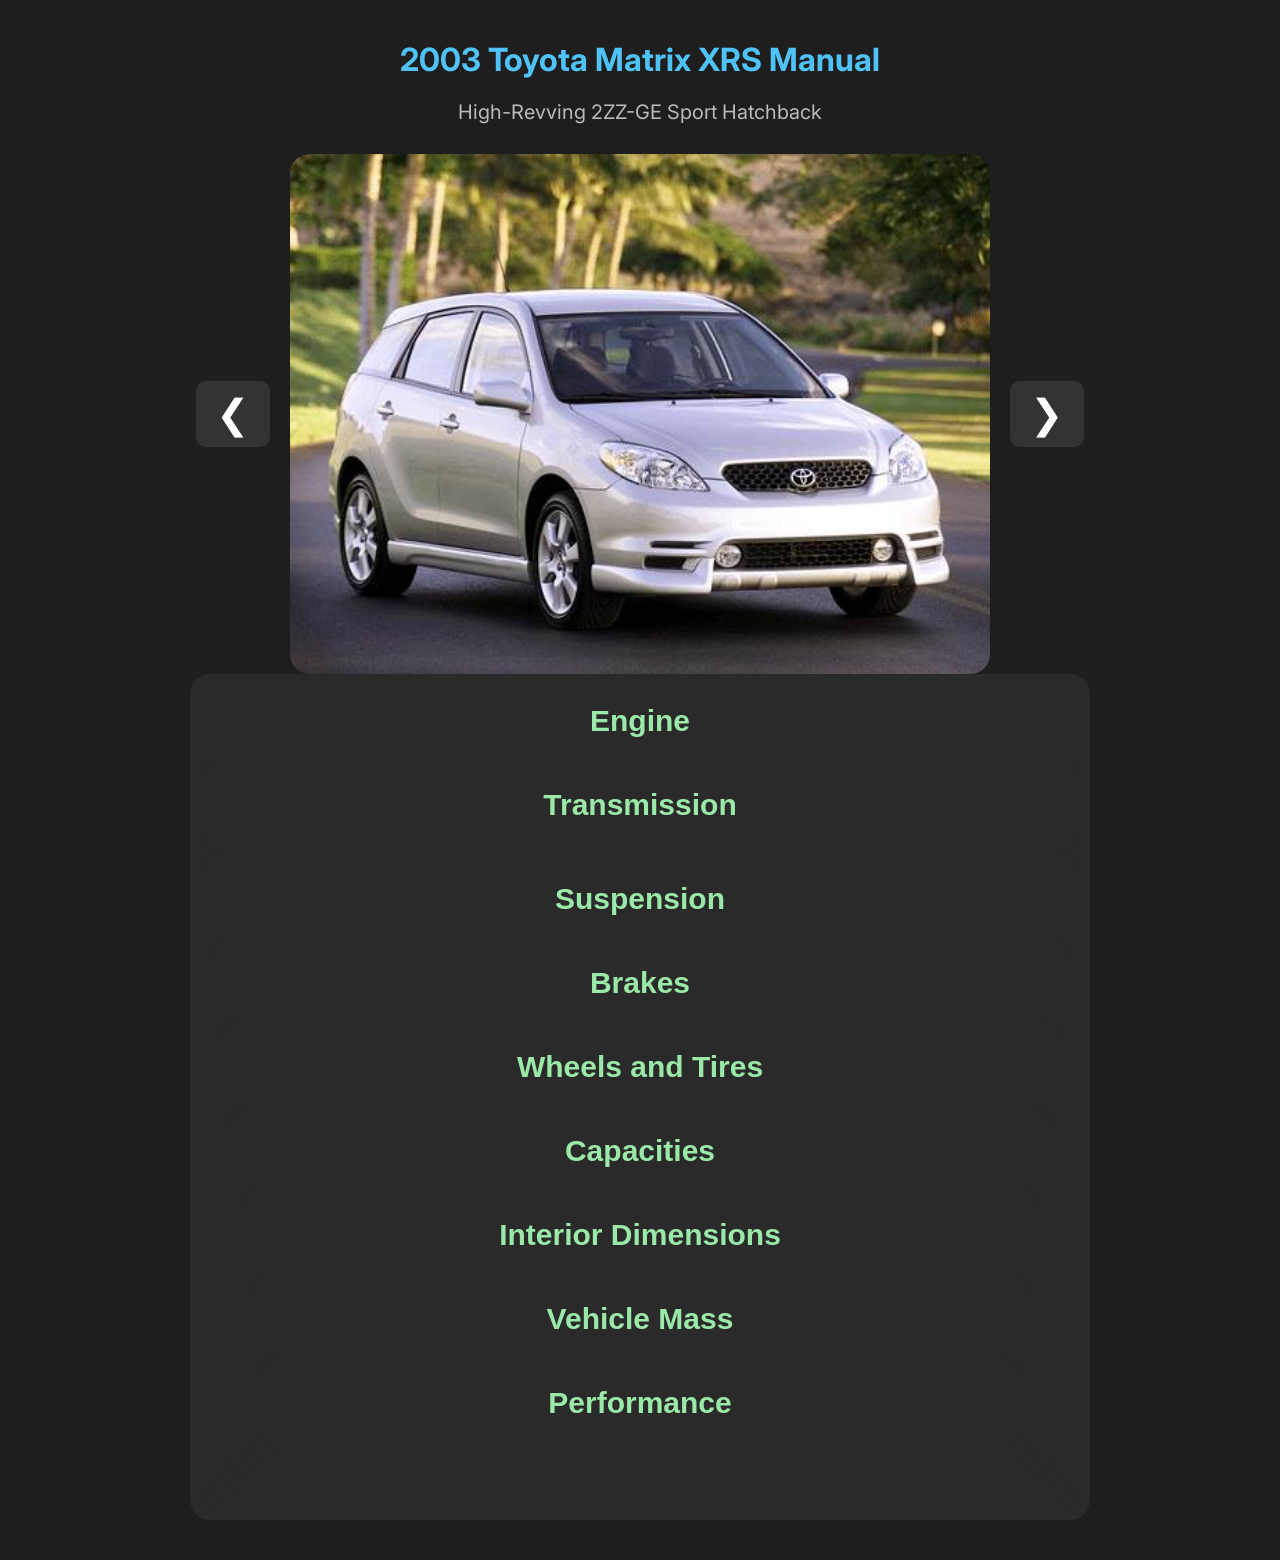
==== XRS.html @ 5347209a "Add files via upload" ====
<!DOCTYPE html>
<html>

	<head>
		
		<script src="scriptXRS.js" defer></script>
		
		<meta name="viewport"
			content="width=device-width, initial-scale=1.0">

			<title>2003-2008 Toyota Matrix Information Sheet</title>
			
			<link href="https://fonts.googleapis.com/css2?family=Inter:wght@400;700&display=swap" rel="stylesheet">
			
			<link href="styleXRS.css" rel="stylesheet">

			

	</head>

<div class="container">

  <body>

	<h1>2003 Toyota Matrix XRS Manual</h1>

		<p class="subtitle">
			High-Revving 2ZZ-GE Sport Hatchback
		</p>

			<div class="carousel">

				 <button class="prev">
       				 ❮
    			 </button>

    				<img 
						id="carousel-image" 
						
						src="images/front.jpg" 
						
						src="images/side.jpg"

						src="images/rear.jpg"

						src="images/interior.jpg"

						src="images/.jpg"

					>

    				<button class="next">
       					 ❯
    				</button>

			</div>

		

		<div class="section">

			<button class="collapsible engine">

					Engine

				</button>		

			<div class="content">

				<ul>
					<li><strong><a href="https://en.wikipedia.org/wiki/Toyota_ZZ_engine#2ZZ-GE">2ZZ-GE</a></strong> 1.8L 4 Cylinder</li>
					<li><strong>Number of Valves:</strong> 16 (4 per cylinder)</li>
					<li><strong>Camshaft Setting:</strong> DOHC</li>
					<li><strong>Horsepower:</strong> 180HP</li>
					<li><strong>Torque:</strong> 130 LB-FT</li>
					<li><strong>Bore:</strong> 3.2"</li>
					<li><strong>Stroke:</strong> 3.3"</li>
					<li><strong>Compression Ratio:</strong> 11.5:1</li>
					<li><strong>Block and Head Material:</strong> ALuminum</li>
					<li><strong>Equipped with:</strong> <strong><a href="https://en.wikipedia.org/wiki/VVT-i#VVTL-i">VVTL-i</a></strong> & EFI</li>
					<li><strong>Reccomended Fuel:</strong> 91-Octane Unleaded</li>
					<li><strong>Emission Rating:</strong> TLEV (Transitional Low-Emission Vehicle)</li>
					<li><strong>EPA Fuel Economy:</strong> 22 City / 29 Highway</li>
				</ul>
		</div>
		

		<div class="section">

			<button class="collapsible">
				Transmission
			</button>

			<div class="content">

				<h3>6-Speed Manual</h3>
				<span class="label">Drive Type:</span>
				<span> Front-Wheel Drive</span>
		

				<h3>Gear Ratios</h3>
					<table border="2">
						<tr>
							<th>Gear</th>
							<th>Ratio</th>
						</tr>
						<tr>
							<td>1st</td>
							<td>3.166:1</td>
						</tr>
						<tr>
							<td>2nd</td>
							<td>2.050:1</td>
						</tr>
						<tr>
							<td>3rd</td>
							<td>1.481:1</td>
						</tr>
						<tr>
							<td>4th</td>
							<td>1.166:1</td>
						</tr>
						<tr>
							<td>5th</td>
							<td>0.916:1</td>
						</tr>
						<tr>
							<td>6th</td>
							<td>0.725:1</td>
						</tr>
						<tr>
							<td>Reverse</td>
							<td>3.250:1</td>
						</tr>
						<tr>
							<td>Final</td>
							<td>4.529:1</td>
						</tr>
					</table>
			</div>
		</div>

		<div class="section">
			
			<button class="collapsible">
				Suspension
			</button>

				<div class="content">
					<ul>
						<li><strong>Front Suspencion System:</strong> <strong><a href="https://en.wikipedia.org/wiki/MacPherson_strut">MacPhereson Strut</a></strong></li>
						<li><strong>Rear Suspension System:</strong> <strong><a href="https://en.wikipedia.org/wiki/Twist-beam_rear_suspension">Torsion Beam</a></strong></li>
						<li><strong>Front Stabilizer Bar Diameter:</strong> 0.945"</li>
						<li><strong>Rear Stabilizer Bar Diameter:</strong> 0.787"</li>
						<li><strong>Steering Type:</strong> Hydraulic Power Rack-and-Pinion</li>
						<li><strong>Ratio:</strong> 19.5:1</li>
						<li><strong>Turns (lock to lock):</strong> 3.36 Turns</li>
						<li><strong>Turning Circle:</strong> 36.7ft</li>
					</ul>
				</div>


		<div class="section">

			<button class="collapsible"> 
				Brakes
			</button>

				<div class="content">
					<ul>
						<li><strong>Front Type:</strong> Ventilated Disc</li>
						<li><strong>Diameter:</strong> 10.8" (274mm)</li>
						<li><strong>Swept Area:</strong> 157.5 Squared Inches</li>
						<li><strong>Rear Type:</strong> Ventilated Disc</li>
						<li><strong>Diameter:</strong> 10.6" (269mm)</li>
						<li><strong>Swept Area:</strong> 157.8 Squared Inches</li>
						<li><strong>Parking Brake:</strong> Center Hand Brake</li>
					</ul>
				</div>


		<div class="section">

			<button class="collapsible">
				Wheels and Tires
			</button>

				<div class="content">
					<ul>
						<li><strong>Wheels Size:</strong> 7.0 x 17 inches</li>
						<li><strong>Wheel Material:</strong> Alloy</li>
						<li><strong>Tire Size:</strong> P215/50R17</li>
						<li><strong>Tires Type:</strong> Steel-belted radial performance tires</li>
						<li><strong>Spare Tire for temporary use</strong></li>
					</ul>
				</div>


		<div class="section">

			<button class="collapsible">
				Capacities
			</button>

				<div class="content">
					<ul>
						<li><strong>Engine Oil type and capacity:</strong> 5W-30 (3.7 Quarts)</li>
						<li><strong>Fuel tank capacity:</strong> 13.2 Gallons</li>
						<li><strong>Cooling system:</strong> 6.9 Quarts</li>
					</ul>
				</div>


		<div class="section">

			<button class="collapsible">
				Interior Dimensions
			</button>

				<div class="content">
					<ul>
						<li><strong>Front head room:</strong> 40.6"</li>
						<li><strong>Front shoulder room:</strong> 53.2"</li>
						<li><strong>Front hip room:</strong> 51.7"</li>
						<li><strong>Front leg room:</strong> 36.3"</li>
							<br>
						<li><strong>Rear head room:</strong> 39.8"</li>
						<li><strong>Rear shoulder room:</strong> 52.6"</li>
						<li><strong>Rear hip room:</strong> 47.8"</li>
						<li><strong>Rear leg room:</strong> 36.3"</li>
							<br>
						<li><strong>EPA Passenger volume:</strong> 111.3 cubic feet (3151 Liters)</li>
						<li><strong>Cargo volume behind rear seats:</strong> 15.1 cubic feet (427 Liters)</li>
						<li><strong>Cargo volume with rear seats folded:</strong> 53.2 cubic feet (1506 Liters)</li>
					</ul>
				</div>


		<div class="section">

			<button class="collapsible">
				Vehicle Mass
			</button>

				<div class="content">
					<ul>
						<li><strong>Curb Weight:</strong> 2800 lbs</li>
						<li><strong>Maximum tow capacity:</strong> 1500 lbs</li>
					</ul>
				</div>


		<div class="section">

			<button class="collapsible">
				Performance
			</button>
				
				<div class="content">
					<ul>
						<li><strong>0-60:</strong> 7.3s</li>
						<li><strong>Quarter Mile:</strong> 16s @ 85MPH</li>
						<li><strong>Top Speed:</strong> 130MPH</li>
						<li><strong>Redline:</strong> 8200RPM</li>
					</ul>
				</div>

</div>

  </body>
</html>
---- styleXRS.css ----
body {
	background-color: #1e1e1e;

	color: white;
	
    font-family: Arial, sans-serif;
	
    margin: 40px;
}

h1 {
    color: #4fc3f7
}

h2 {
	color: #9BE9A8;
	
    border-bottom: 2px solid #444;
	
    padding-bottom: 5px;
	
    border-bottom: 1px solid #444;
}

li {
	margin: 15px 0;
}

.section {
    background-color: #2a2a2a;
	
    padding: 15px;
	
    border-radius: 35px;
	
    margin-bottom: 20px;
}

.spec {
	display: flex;

	justify-content: space-between;

	padding: 10px 0;

	border-bottom: 1px solid #444;
}

.label {
	font-weight: bold;
	
    color: #bbbbbb;
}

a {
	color: #ffcc80;
}

table {
	width: 300px;

	border-collapse: collase;

	margin-top: 15px;

	background-color: #2f2f2f;

	margin: auto;
}

th {
	background-color: #3d3d3d;

	padding: 10px;

	font-size: 20px
}

td {
	padding: 10px;

	border: 1px solid #555;

	text-align: center;
}

tr:hover {
	background-color: #444;
}

.container {
	max-width: 900px;

	margin: auto;

	text-align: center;
}

.section {
    padding: 10px;

	margin-bottom: 0px;

    border-radius: 20px;

}

.engine {
	text-align: center;
}

ul {
	list-style-type: none;

    padding: 0;
}

.container {
	text-align: center;
}

body {
	font-family: 'Inter', sans-serif;
}

.transmission {
	text-align: center;
}

.transmission h3 {
	margin-top: 20px;
}

.transmission p {
	margin-bottom: 20px;
}

.transmission h2,
.transmission h3 {
	text-align: center;
}

.table {
	margin: auto;
}

.collapsible {
	font-size: 30px;

    font-weight: bold;

    text-align: center;

    padding: 20px;

    cursor: pointer;

    width: 100%;

    background: none;

    border: none;

    color: #9BE9A8;

    display: block;

    margin: auto;
}

.content {
	max-height: 0;

    overflow: hidden;

    transition: max-height 0.5s ease;
}

.collapsible:hover {
	color: #d6ffd6;

    transform: scale(1.05);

    transition: 0.3s ease;

}

.subtitle {
    color: #bbb;

	font-size: 20px;

    text-align: center;
}

.carousel {
    display: flex;

    justify-content: center;

    align-items: center;

    gap: 20px;

    margin-top: 30px;
}

.carousel img {
	width: 700px;

	max-width: 100%;

	border-radius: 20px;

	transition: 0.3s ease;
}

.prev,
.next {
	background-color: #333;

	color: white;

	border: none;

	font-size: 40px;

	padding: 10px 20px;

	border-radius: 10px;

	cursor: pointer;

    transition: 0.3s ease;
}

.prev:hover,
.next:hover {
	background-color: #555;
}

.carousel img {
	opacity: 1;

    transition: opacity 0.3s ease;
}

body {
	background-color: #1e1e1e;

	color: white;
	
    font-family: Arial, sans-serif;
	
    margin: 40px;
}

h1 {
    color: #4fc3f7
}

h2 {
	color: #9BE9A8;
	
    border-bottom: 2px solid #444;
	
    padding-bottom: 5px;
	
    border-bottom: 1px solid #444;
}

li {
	margin: 15px 0;
}

.section {
    background-color: #2a2a2a;
	
    padding: 15px;
	
    border-radius: 35px;
	
    margin-bottom: 20px;
}

.spec {
	display: flex;

	justify-content: space-between;

	padding: 10px 0;

	border-bottom: 1px solid #444;
}

.label {
	font-weight: bold;
	
    color: #bbbbbb;
}

a {
	color: #ffcc80;
}

table {
	width: 300px;

	border-collapse: collase;

	margin-top: 15px;

	background-color: #2f2f2f;

	margin: auto;
}

th {
	background-color: #3d3d3d;

	padding: 10px;

	font-size: 20px
}

td {
	padding: 10px;

	border: 1px solid #555;

	text-align: center;
}

tr:hover {
	background-color: #444;
}

.container {
	max-width: 900px;

	margin: auto;

	text-align: center;
}

.section {
    padding: 10px;

	margin-bottom: 0px;

    border-radius: 20px;

}

.engine {
	text-align: center;
}

ul {
	list-style-type: none;

    padding: 0;
}

.container {
	text-align: center;
}

body {
	font-family: 'Inter', sans-serif;
}

.transmission {
	text-align: center;
}

.transmission h3 {
	margin-top: 20px;
}

.transmission p {
	margin-bottom: 20px;
}

.transmission h2,
.transmission h3 {
	text-align: center;
}

.table {
	margin: auto;
}

.collapsible {
	font-size: 30px;

    font-weight: bold;

    text-align: center;

    padding: 20px;

    cursor: pointer;

    width: 100%;

    background: none;

    border: none;

    color: #9BE9A8;

    display: block;

    margin: auto;
}

.content {
	max-height: 0;

    overflow: hidden;

    transition: max-height 0.5s ease;
}

.collapsible:hover {
	color: #d6ffd6;

    transform: scale(1.05);

    transition: 0.3s ease;

}

.subtitle {
    color: #bbb;

	font-size: 20px;

    text-align: center;
}

.carousel {
    display: flex;

    justify-content: center;

    align-items: center;

    gap: 20px;

    margin-top: 30px;
}

.carousel img {
	width: 700px;

	max-width: 100%;

	border-radius: 20px;

	transition: 0.3s ease;
}

.prev,
.next {
	background-color: #333;

	color: white;

	border: none;

	font-size: 40px;

	padding: 10px 20px;

	border-radius: 10px;

	cursor: pointer;

    transition: 0.3s ease;
}

.prev:hover,
.next:hover {
	background-color: #555;
}

.carousel img {
	opacity: 1;

    transition: opacity 0.3s ease;
}
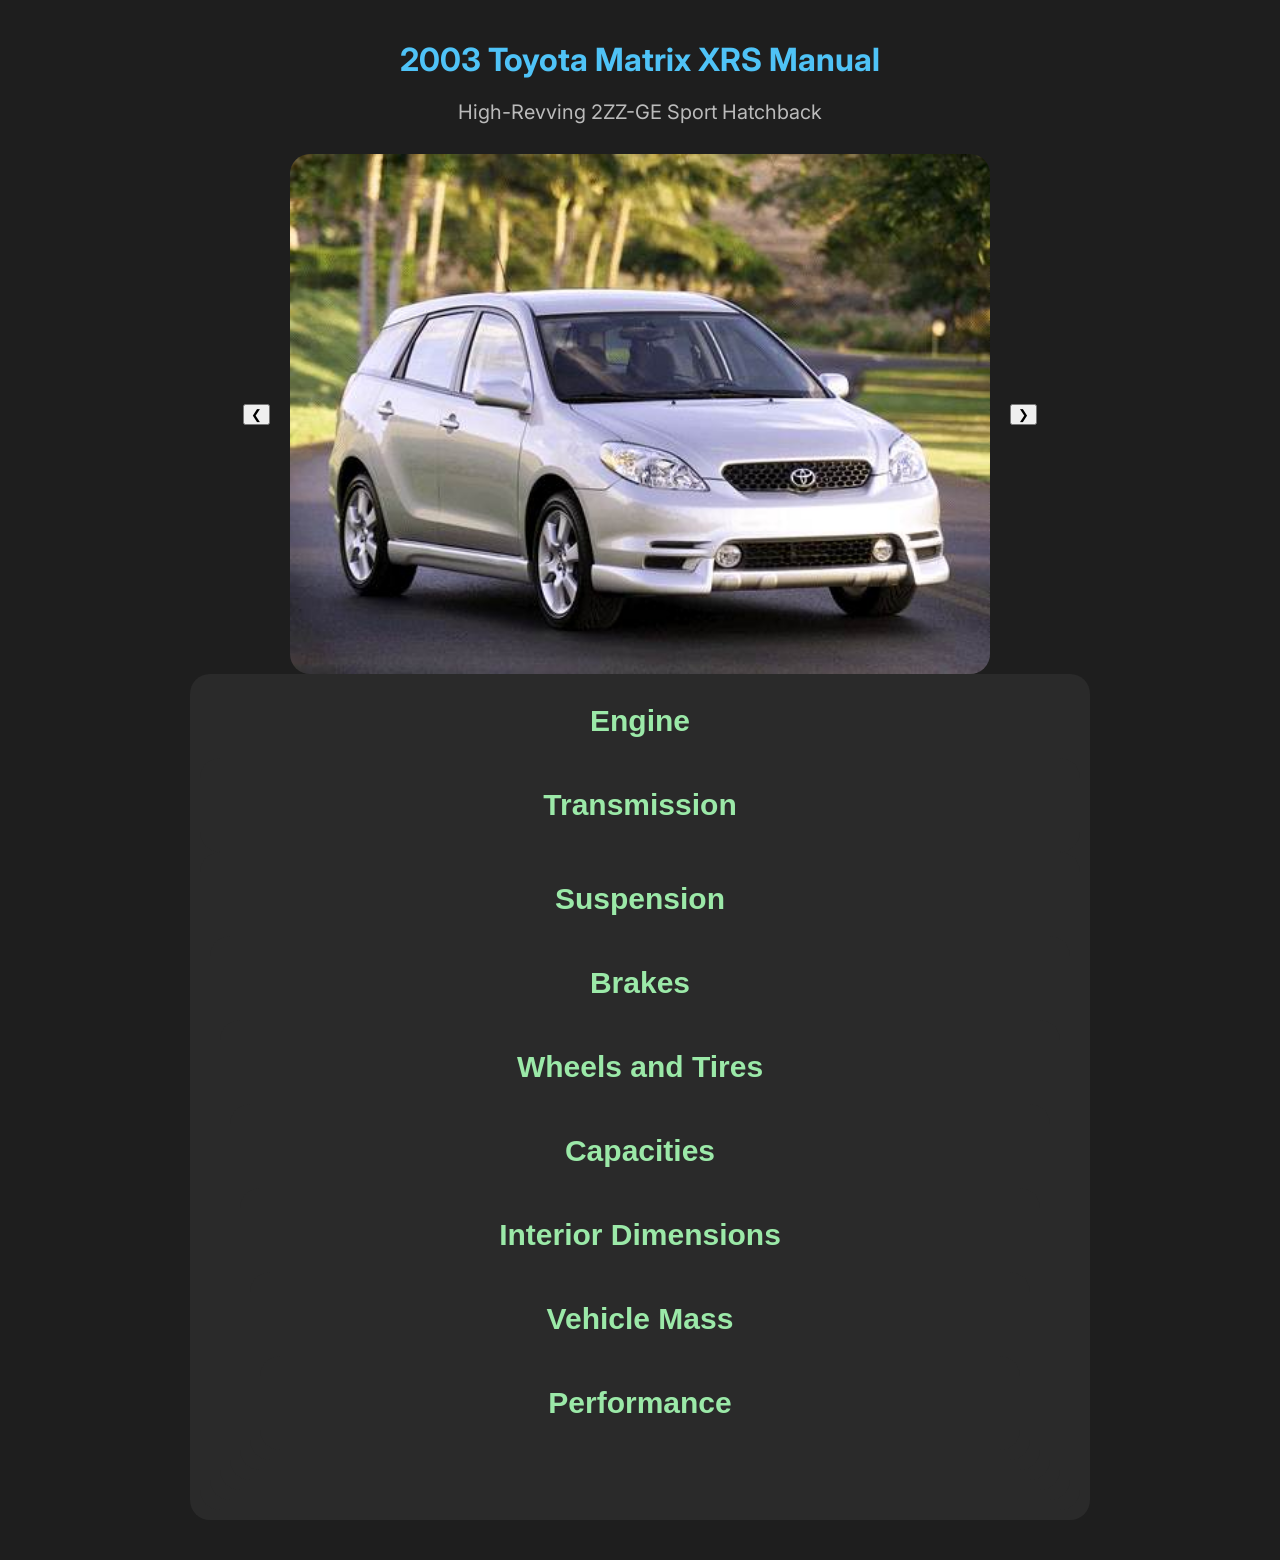
==== commit cecc3780: "1.1" ====
--- a/XRS.html
+++ b/XRS.html
@@ -30,28 +30,11 @@
 
 			<div class="carousel">
 
-				 <button class="prev">
-       				 ❮
-    			 </button>
-
-    				<img 
-						id="carousel-image" 
-						
-						src="images/front.jpg" 
-						
-						src="images/side.jpg"
-
-						src="images/rear.jpg"
-
-						src="images/interior.jpg"
-
-						src="images/.jpg"
-
-					>
-
-    				<button class="next">
-       					 ❯
-    				</button>
+				 <button id="prev-btn">&#10094;</button>
+
+					<img id="matrix-image" src="/images/front.jpg">
+
+				<button id="next-btn">&#10095;</button>
 
 			</div>
 
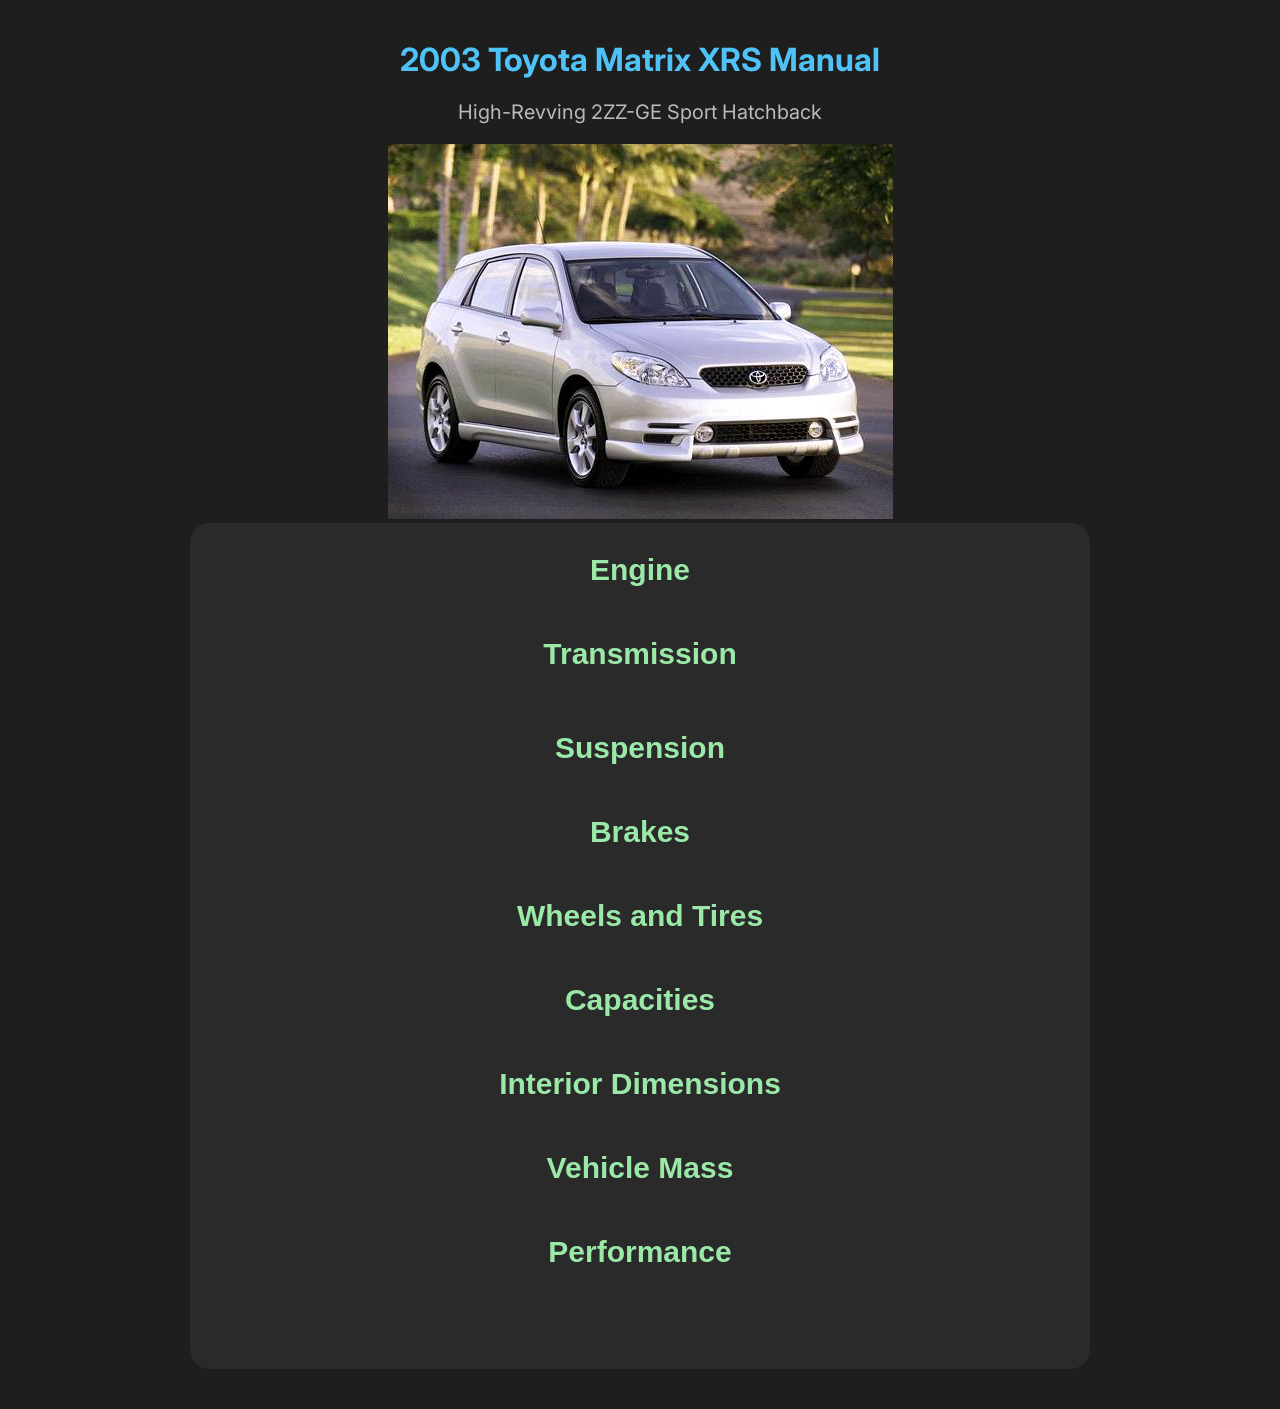
==== commit d9a6e5eb: "1.1.1" ====
--- a/XRS.html
+++ b/XRS.html
@@ -28,15 +28,7 @@
 			High-Revving 2ZZ-GE Sport Hatchback
 		</p>
 
-			<div class="carousel">
-
-				 <button id="prev-btn">&#10094;</button>
-
-					<img id="matrix-image" src="/images/front.jpg">
-
-				<button id="next-btn">&#10095;</button>
-
-			</div>
+			<img src="images/front.jpg">
 
 		
 
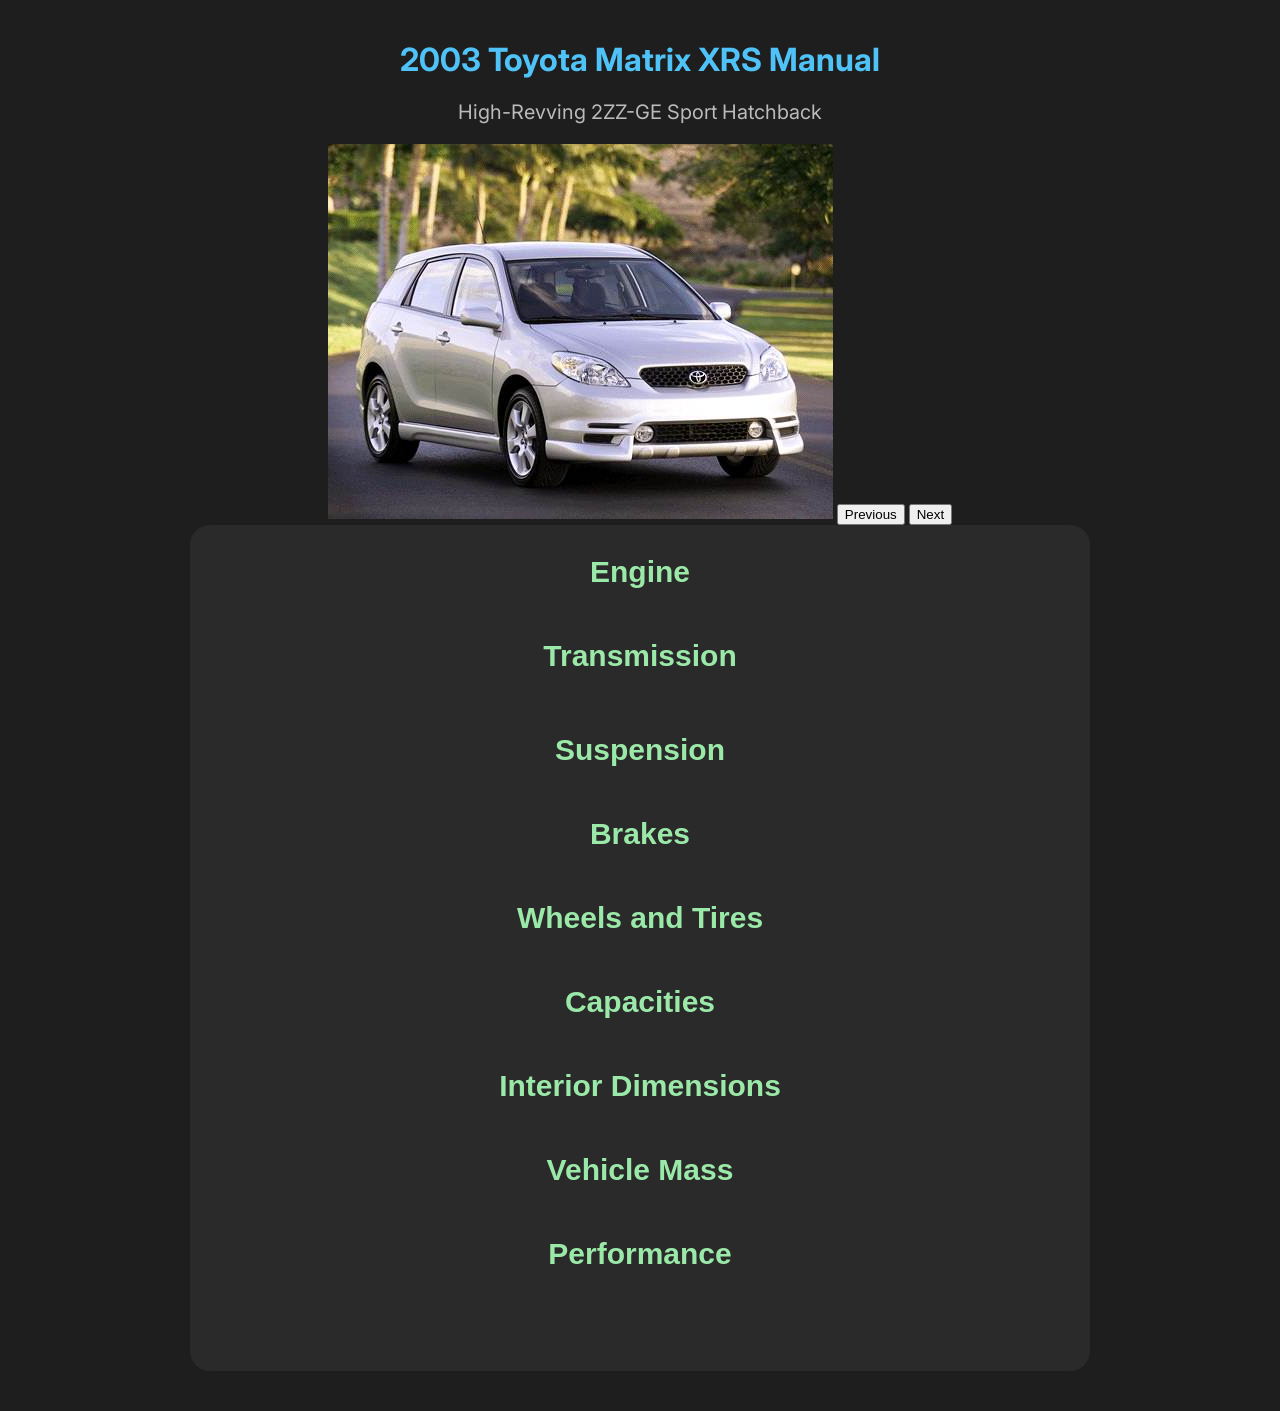
==== commit 820ffe6f: "1.1.3" ====
--- a/XRS.html
+++ b/XRS.html
@@ -28,7 +28,14 @@
 			High-Revving 2ZZ-GE Sport Hatchback
 		</p>
 
-			<img src="images/front.jpg">
+				<div class="gallery-container">
+
+					<img id="matrix-image" src="images/front.jpg" alt="2003 Toyota Matrix XRS" />
+
+					<button onclick="prevImage()">Previous</button>
+					<button onclick="nextImage()">Next</button>
+
+				</div>
 
 		
 
--- a/styleXRS.css
+++ b/styleXRS.css
@@ -193,58 +193,6 @@
     text-align: center;
 }
 
-.carousel {
-    display: flex;
-
-    justify-content: center;
-
-    align-items: center;
-
-    gap: 20px;
-
-    margin-top: 30px;
-}
-
-.carousel img {
-	width: 700px;
-
-	max-width: 100%;
-
-	border-radius: 20px;
-
-	transition: 0.3s ease;
-}
-
-.prev,
-.next {
-	background-color: #333;
-
-	color: white;
-
-	border: none;
-
-	font-size: 40px;
-
-	padding: 10px 20px;
-
-	border-radius: 10px;
-
-	cursor: pointer;
-
-    transition: 0.3s ease;
-}
-
-.prev:hover,
-.next:hover {
-	background-color: #555;
-}
-
-.carousel img {
-	opacity: 1;
-
-    transition: opacity 0.3s ease;
-}
-
 body {
 	background-color: #1e1e1e;
 
@@ -438,56 +386,4 @@
 	font-size: 20px;
 
     text-align: center;
-}
-
-.carousel {
-    display: flex;
-
-    justify-content: center;
-
-    align-items: center;
-
-    gap: 20px;
-
-    margin-top: 30px;
-}
-
-.carousel img {
-	width: 700px;
-
-	max-width: 100%;
-
-	border-radius: 20px;
-
-	transition: 0.3s ease;
-}
-
-.prev,
-.next {
-	background-color: #333;
-
-	color: white;
-
-	border: none;
-
-	font-size: 40px;
-
-	padding: 10px 20px;
-
-	border-radius: 10px;
-
-	cursor: pointer;
-
-    transition: 0.3s ease;
-}
-
-.prev:hover,
-.next:hover {
-	background-color: #555;
-}
-
-.carousel img {
-	opacity: 1;
-
-    transition: opacity 0.3s ease;
-}
+}
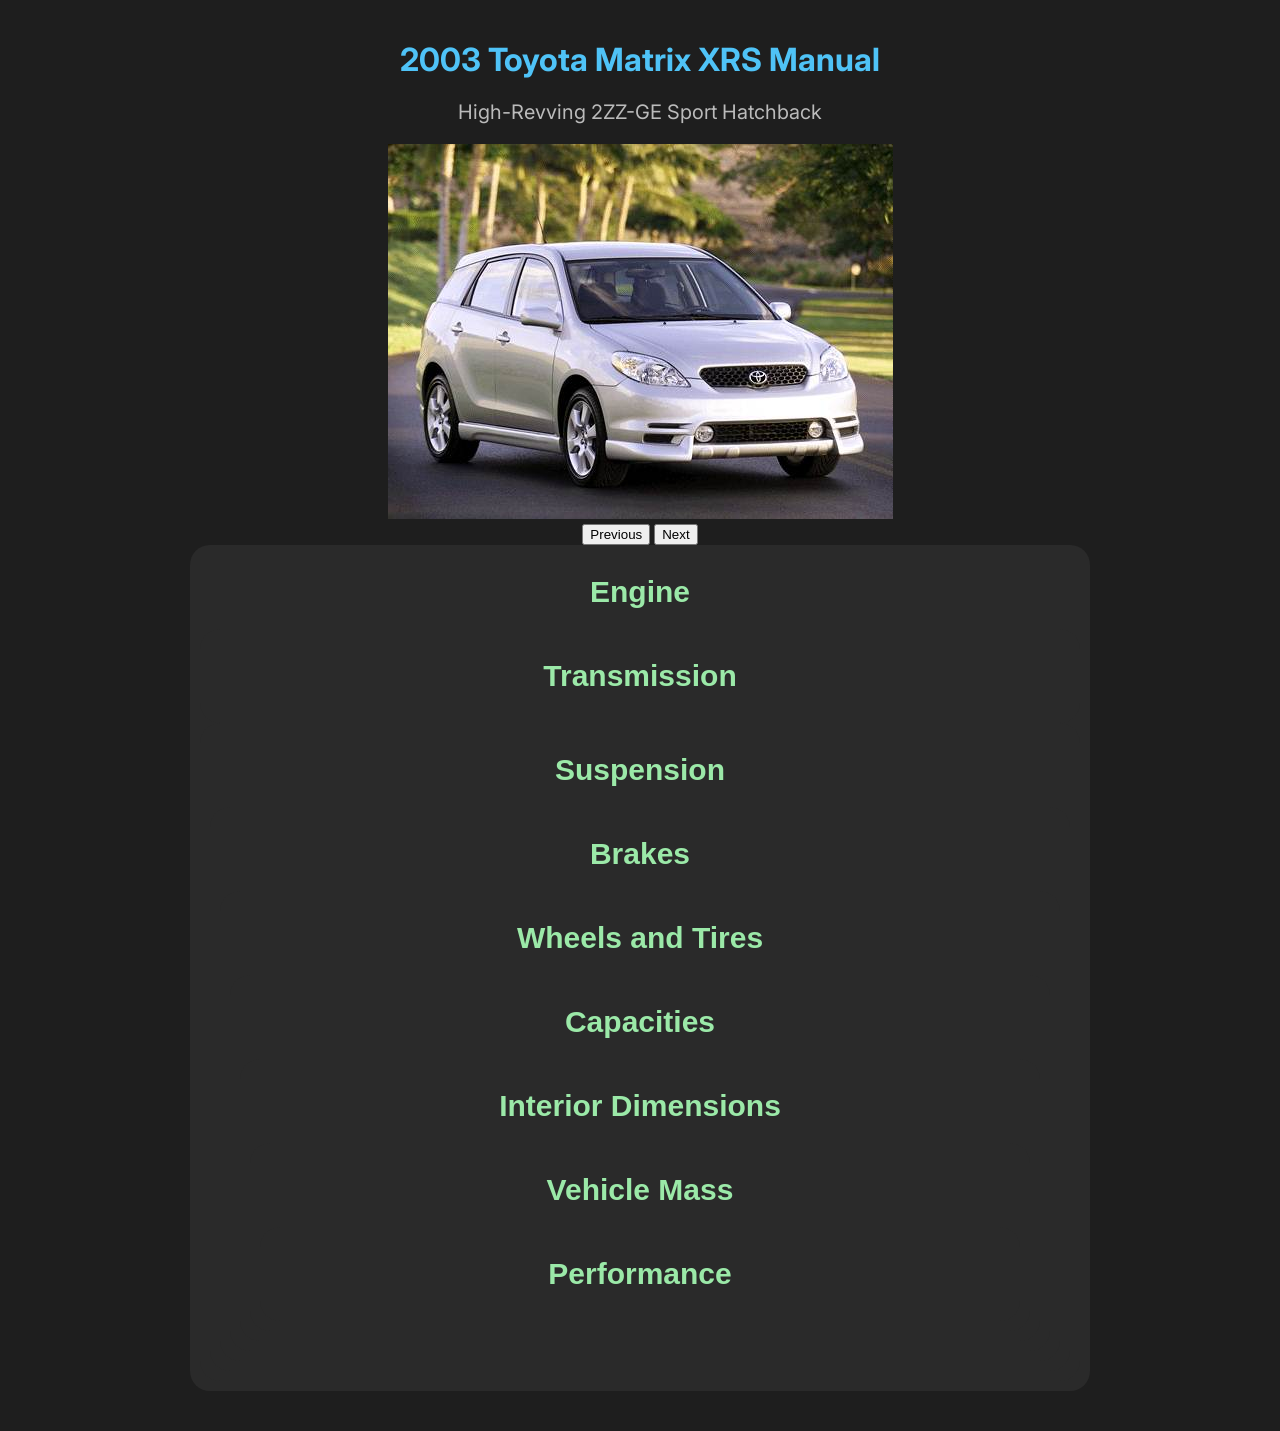
==== commit 18b8cd9d: "1.1.5" ====
--- a/XRS.html
+++ b/XRS.html
@@ -29,12 +29,12 @@
 		</p>
 
 				<div class="gallery-container">
-
-					<img id="matrix-image" src="images/front.jpg" alt="2003 Toyota Matrix XRS" />
-
-					<button onclick="prevImage()">Previous</button>
-					<button onclick="nextImage()">Next</button>
-
+  					<img id="matrix-image" src="images/front.jpg" alt="2003 Toyota Matrix XRS" />
+  
+  					<div class="gallery-buttons">
+    					<button onclick="changeImage('prev')">Previous</button>
+    					<button onclick="changeImage('next')">Next</button>
+  					</div>
 				</div>
 
 		
--- a/styleXRS.css
+++ b/styleXRS.css
@@ -386,4 +386,15 @@
 	font-size: 20px;
 
     text-align: center;
+}
+
+#matrix-image {
+  /* Keeps the transition smooth over 0.4 seconds */
+  transition: opacity 0.4s ease-in-out;
+  opacity: 1;
+}
+
+/* A helper class to handle the fade-out state */
+.fade-out {
+  opacity: 0 !important;
 }
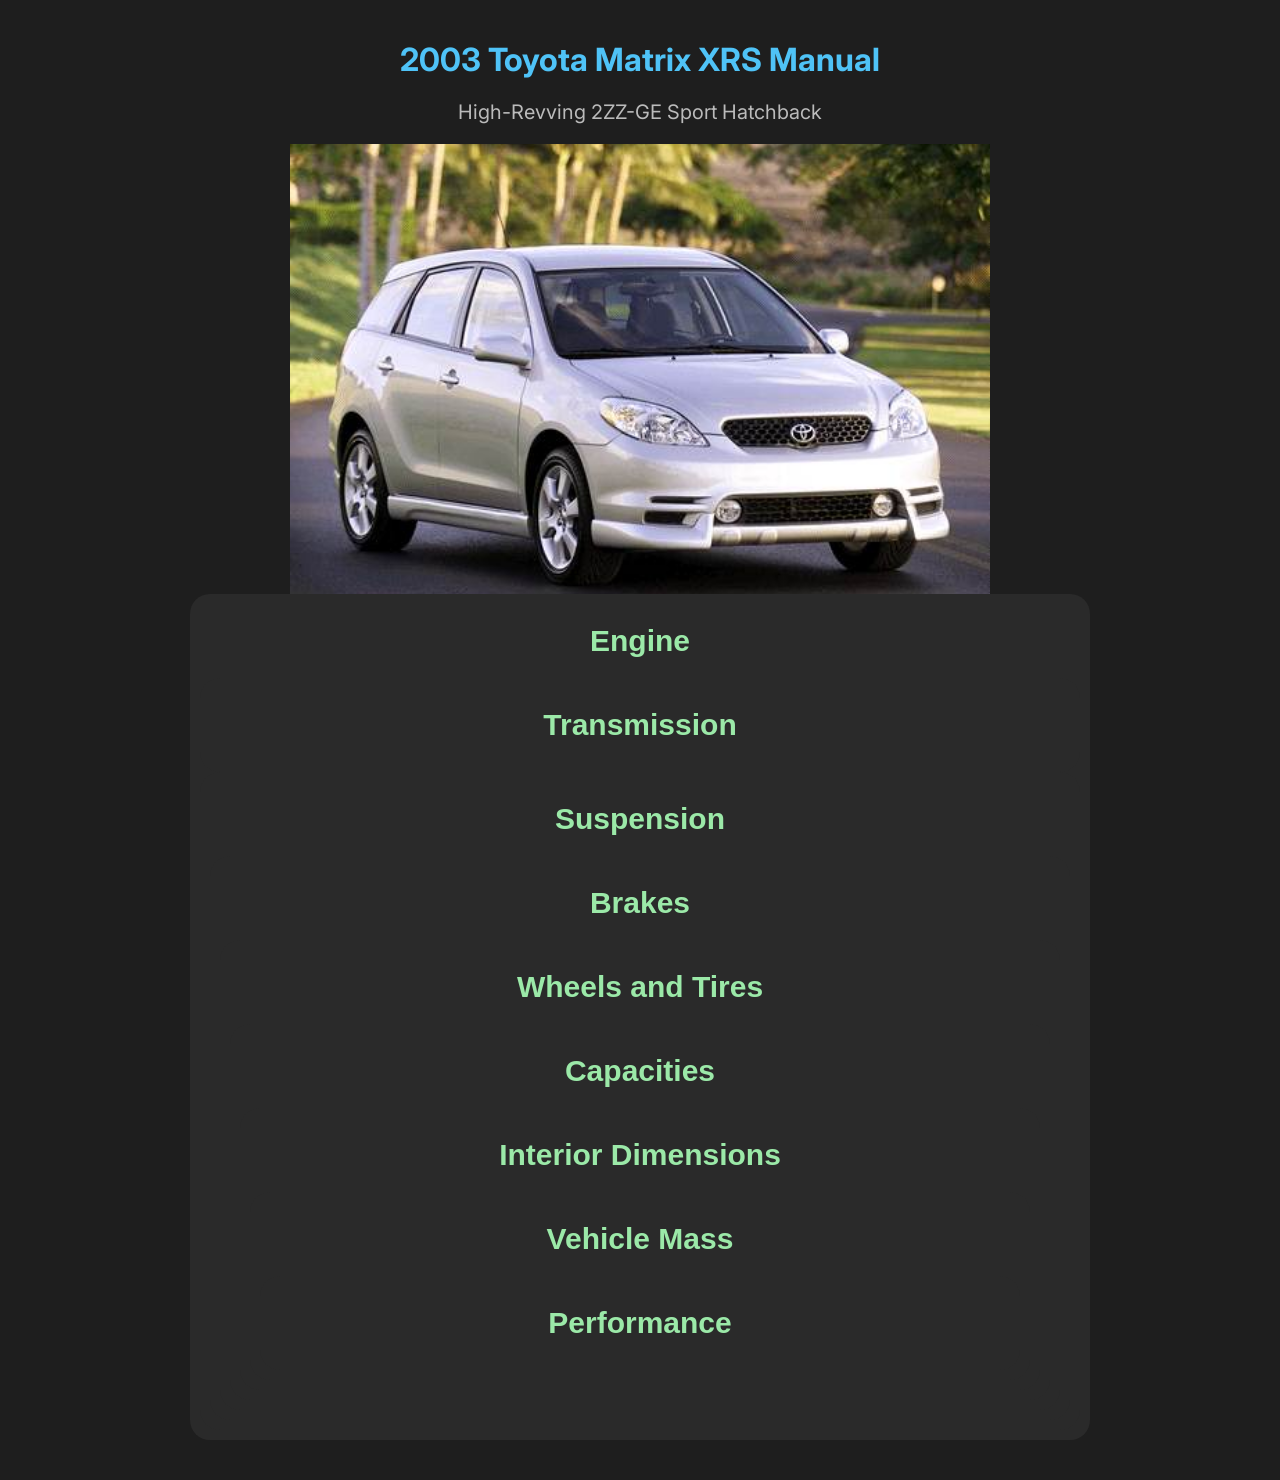
==== commit 60dc2e32: "1.1.6" ====
--- a/XRS.html
+++ b/XRS.html
@@ -28,7 +28,7 @@
 			High-Revving 2ZZ-GE Sport Hatchback
 		</p>
 
-				<div class="gallery-container">
+				<div class="matrix-slideshow">
   					<img id="matrix-image" src="images/front.jpg" alt="2003 Toyota Matrix XRS" />
   
   					<div class="gallery-buttons">
--- a/styleXRS.css
+++ b/styleXRS.css
@@ -397,4 +397,18 @@
 /* A helper class to handle the fade-out state */
 .fade-out {
   opacity: 0 !important;
+}
+
+.matrix-slideshow {
+    width: 100%;
+    max-width: 700px;   /* sets a maximum width for your slideshow area */
+    height: 450px;      /* locks the height of the slideshow */
+    overflow: hidden;   /* hides anything that accidentally spills out */
+    margin: 0 auto;
+}
+
+.matrix-slideshow img {
+    width: 100%;
+    height: 100%;
+    object-fit: cover;  /* forces the image to perfectly fill the container */
 }
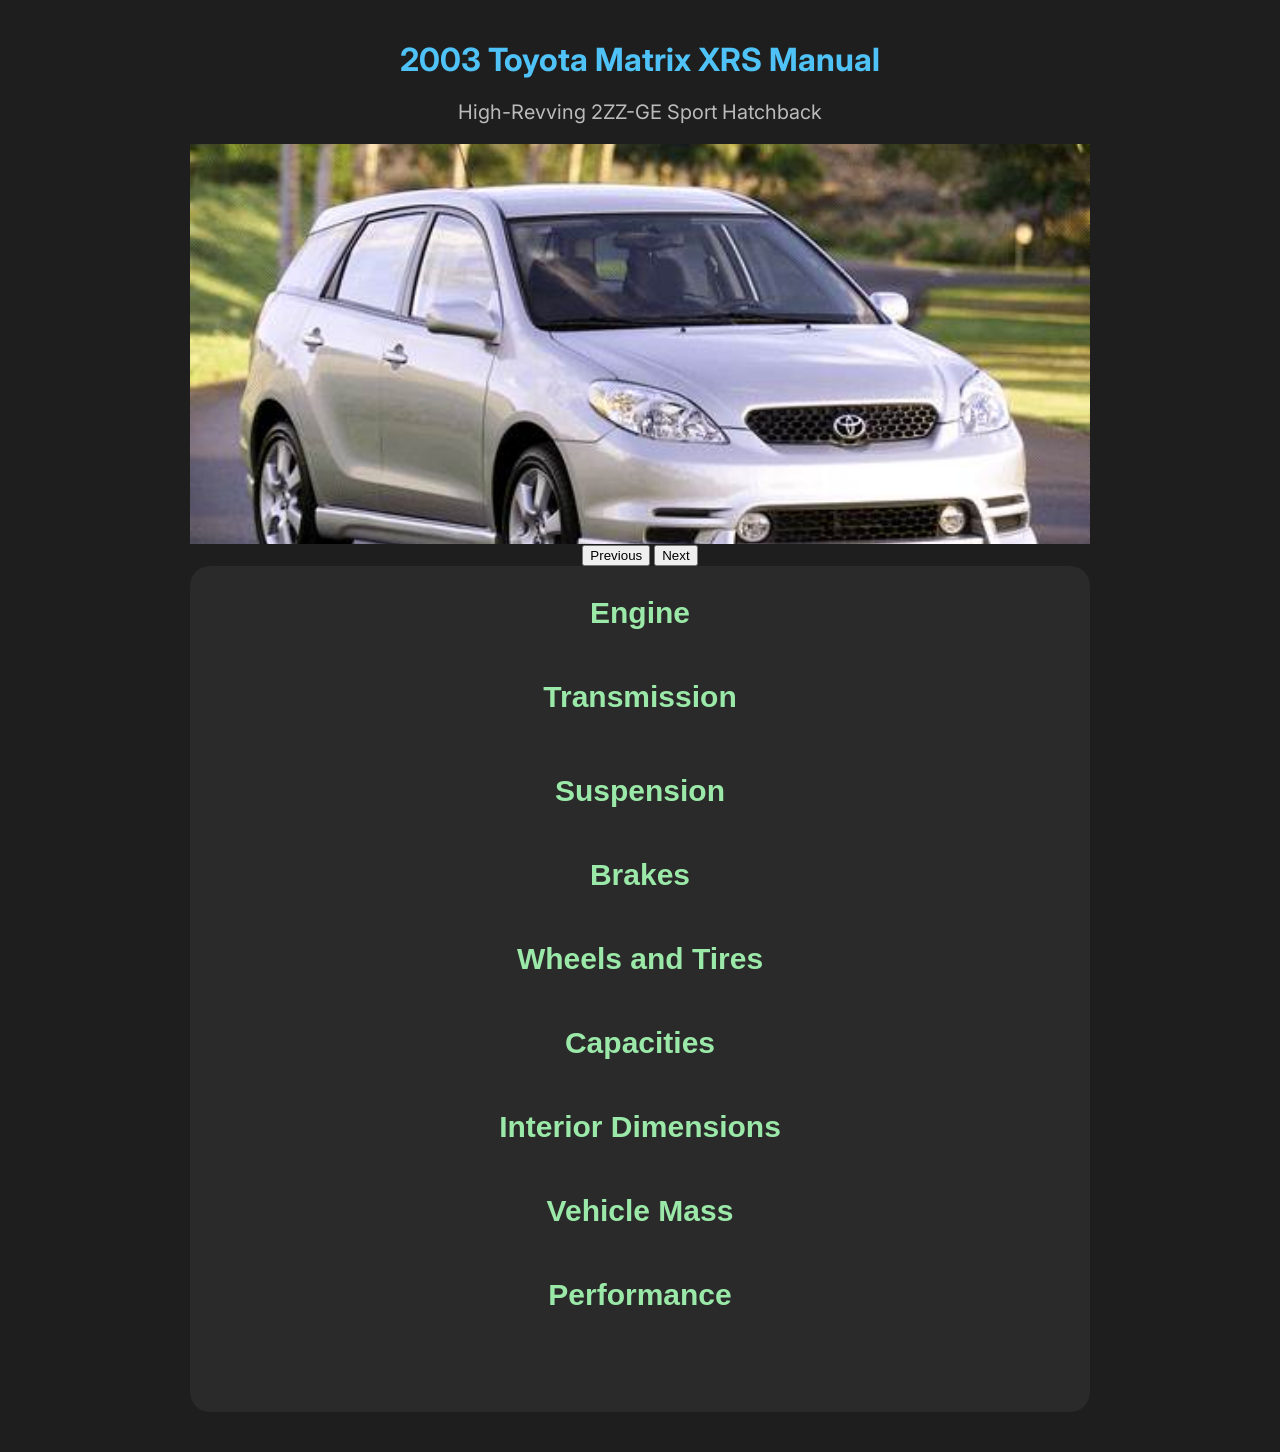
==== commit 6aa4875d: "1.1.7.4" ====
--- a/XRS.html
+++ b/XRS.html
@@ -28,7 +28,7 @@
 			High-Revving 2ZZ-GE Sport Hatchback
 		</p>
 
-				<div class="matrix-slideshow">
+				<div class="gallery-content">
   					<img id="matrix-image" src="images/front.jpg" alt="2003 Toyota Matrix XRS" />
   
   					<div class="gallery-buttons">
--- a/styleXRS.css
+++ b/styleXRS.css
@@ -411,4 +411,12 @@
     width: 100%;
     height: 100%;
     object-fit: cover;  /* forces the image to perfectly fill the container */
+}
+
+img {
+    width: 100%;        /* or a fixed width, e.g., 600px */
+    height: 400px;      /* set your desired fixed height */
+    object-fit: cover;  /* keeps aspect ratio, prevents squishing */
+    display: block;
+    margin: 0 auto;     /* centers the image if it's smaller than the page */
 }
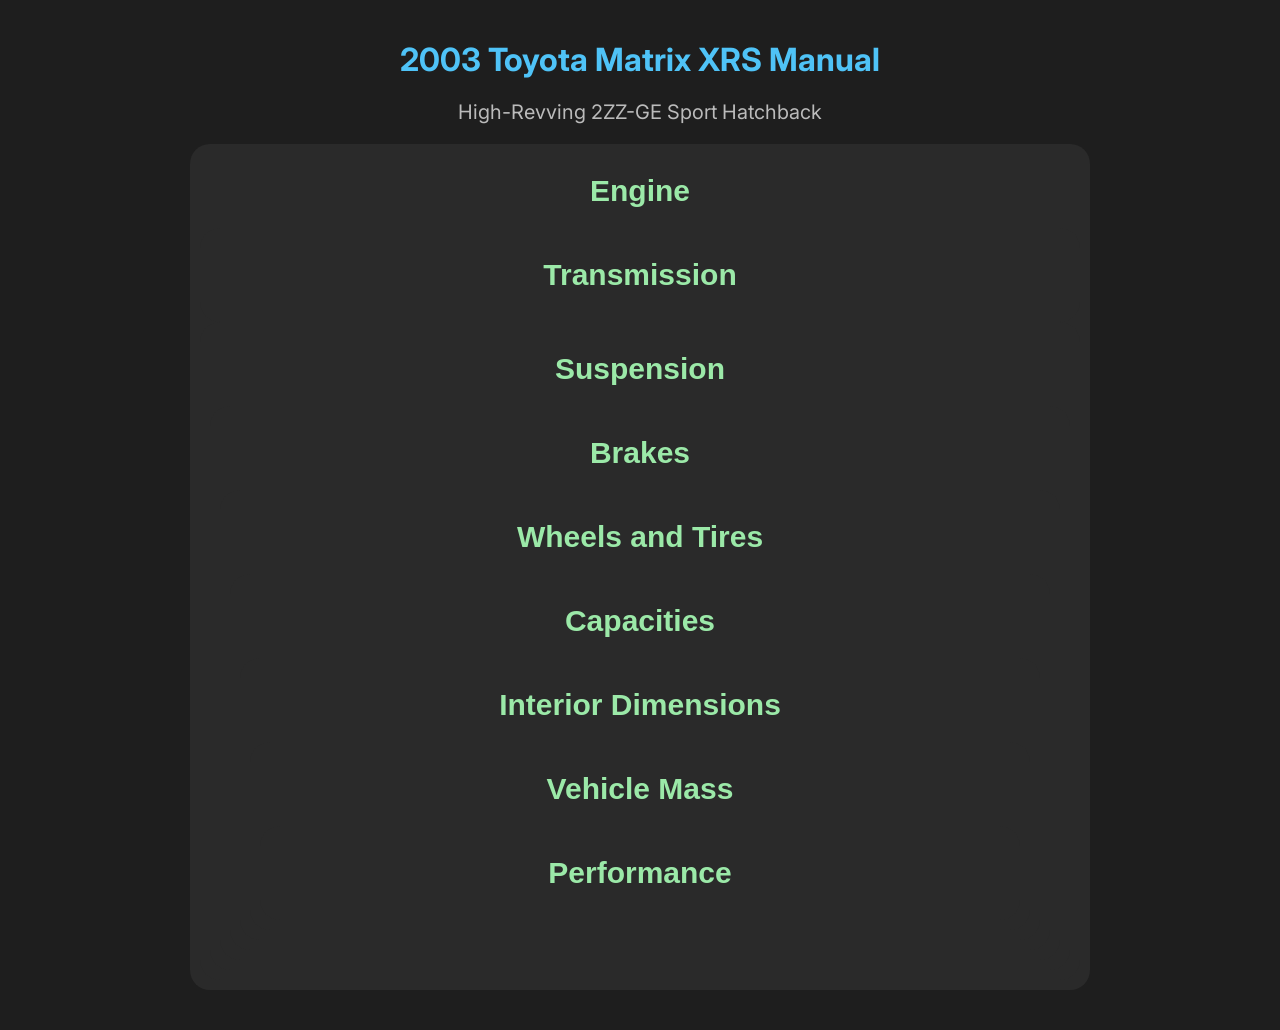
==== commit dc9d1d73: "i removed the images... ill try again later..." ====
--- a/XRS.html
+++ b/XRS.html
@@ -27,17 +27,6 @@
 		<p class="subtitle">
 			High-Revving 2ZZ-GE Sport Hatchback
 		</p>
-
-				<div class="gallery-content">
-  					<img id="matrix-image" src="images/front.jpg" alt="2003 Toyota Matrix XRS" />
-  
-  					<div class="gallery-buttons">
-    					<button onclick="changeImage('prev')">Previous</button>
-    					<button onclick="changeImage('next')">Next</button>
-  					</div>
-				</div>
-
-		
 
 		<div class="section">
 
--- a/styleXRS.css
+++ b/styleXRS.css
@@ -386,37 +386,4 @@
 	font-size: 20px;
 
     text-align: center;
-}
-
-#matrix-image {
-  /* Keeps the transition smooth over 0.4 seconds */
-  transition: opacity 0.4s ease-in-out;
-  opacity: 1;
-}
-
-/* A helper class to handle the fade-out state */
-.fade-out {
-  opacity: 0 !important;
-}
-
-.matrix-slideshow {
-    width: 100%;
-    max-width: 700px;   /* sets a maximum width for your slideshow area */
-    height: 450px;      /* locks the height of the slideshow */
-    overflow: hidden;   /* hides anything that accidentally spills out */
-    margin: 0 auto;
-}
-
-.matrix-slideshow img {
-    width: 100%;
-    height: 100%;
-    object-fit: cover;  /* forces the image to perfectly fill the container */
-}
-
-img {
-    width: 100%;        /* or a fixed width, e.g., 600px */
-    height: 400px;      /* set your desired fixed height */
-    object-fit: cover;  /* keeps aspect ratio, prevents squishing */
-    display: block;
-    margin: 0 auto;     /* centers the image if it's smaller than the page */
 }
